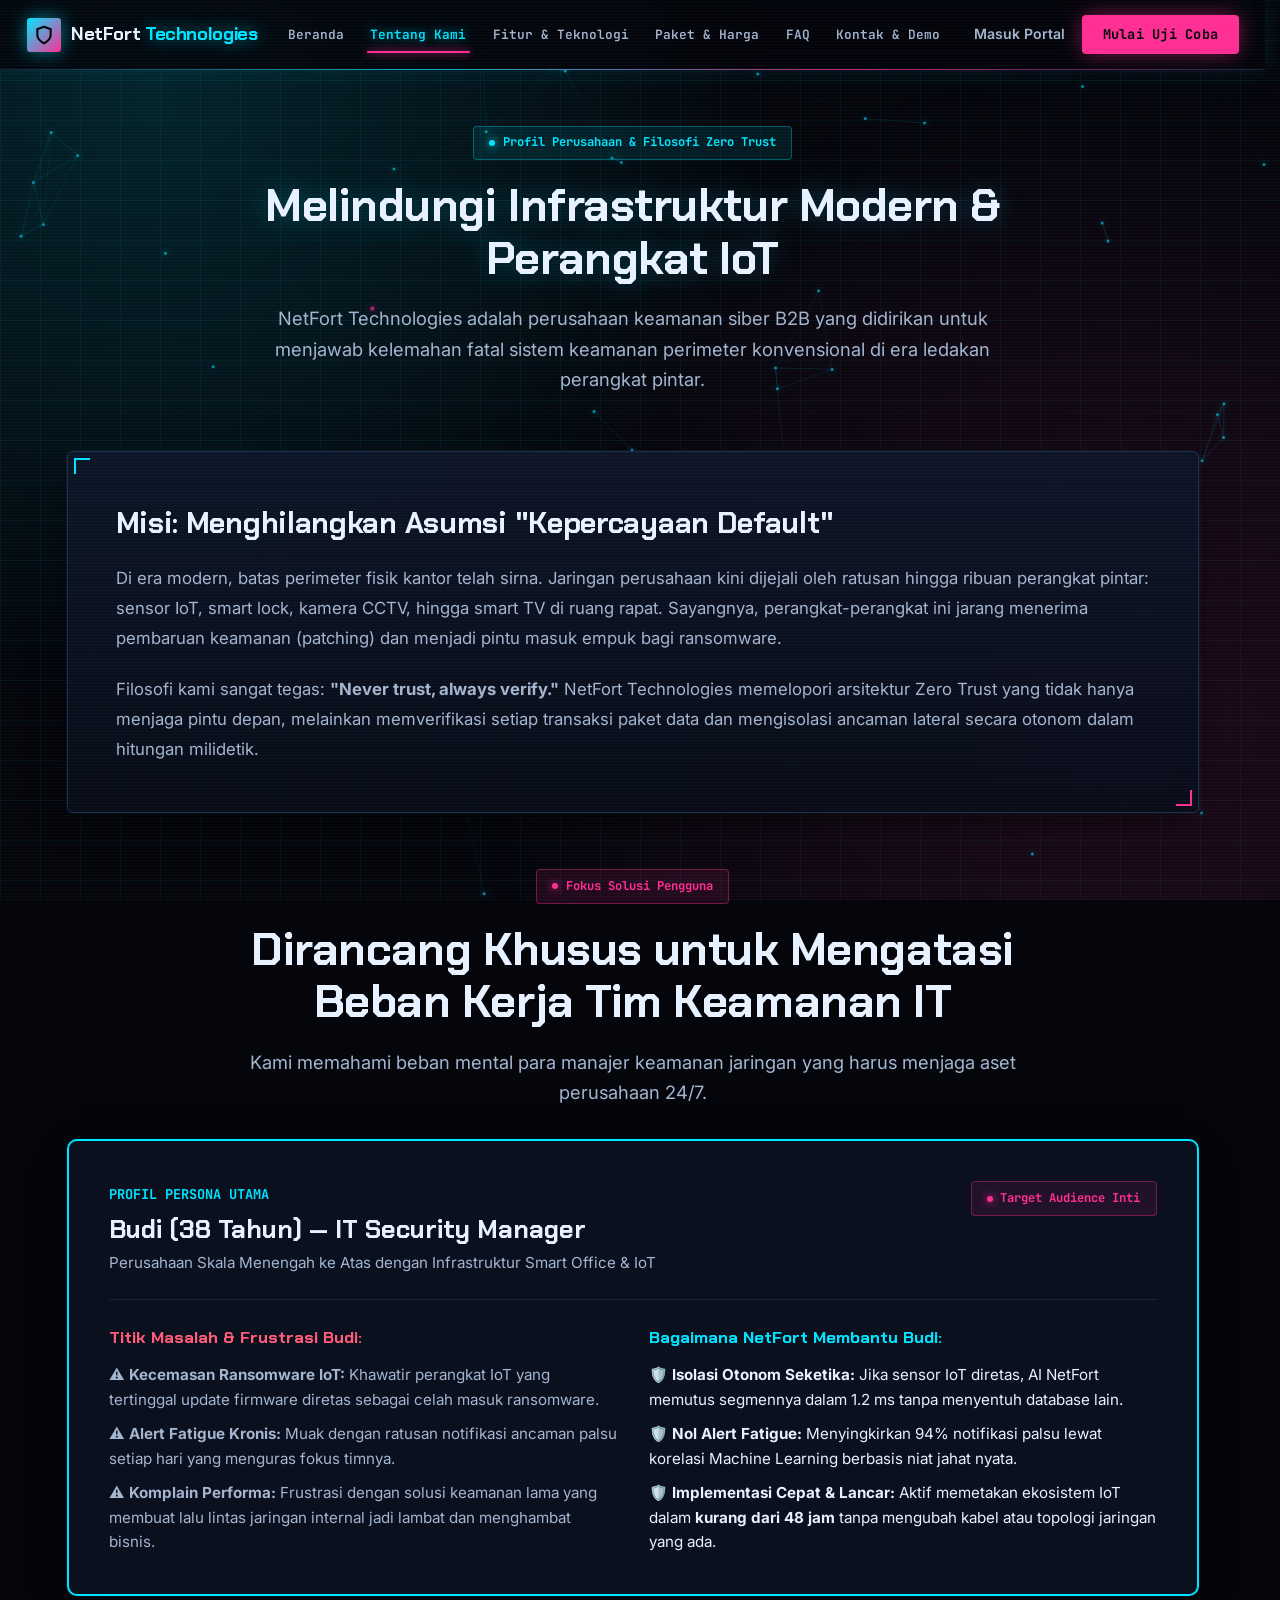
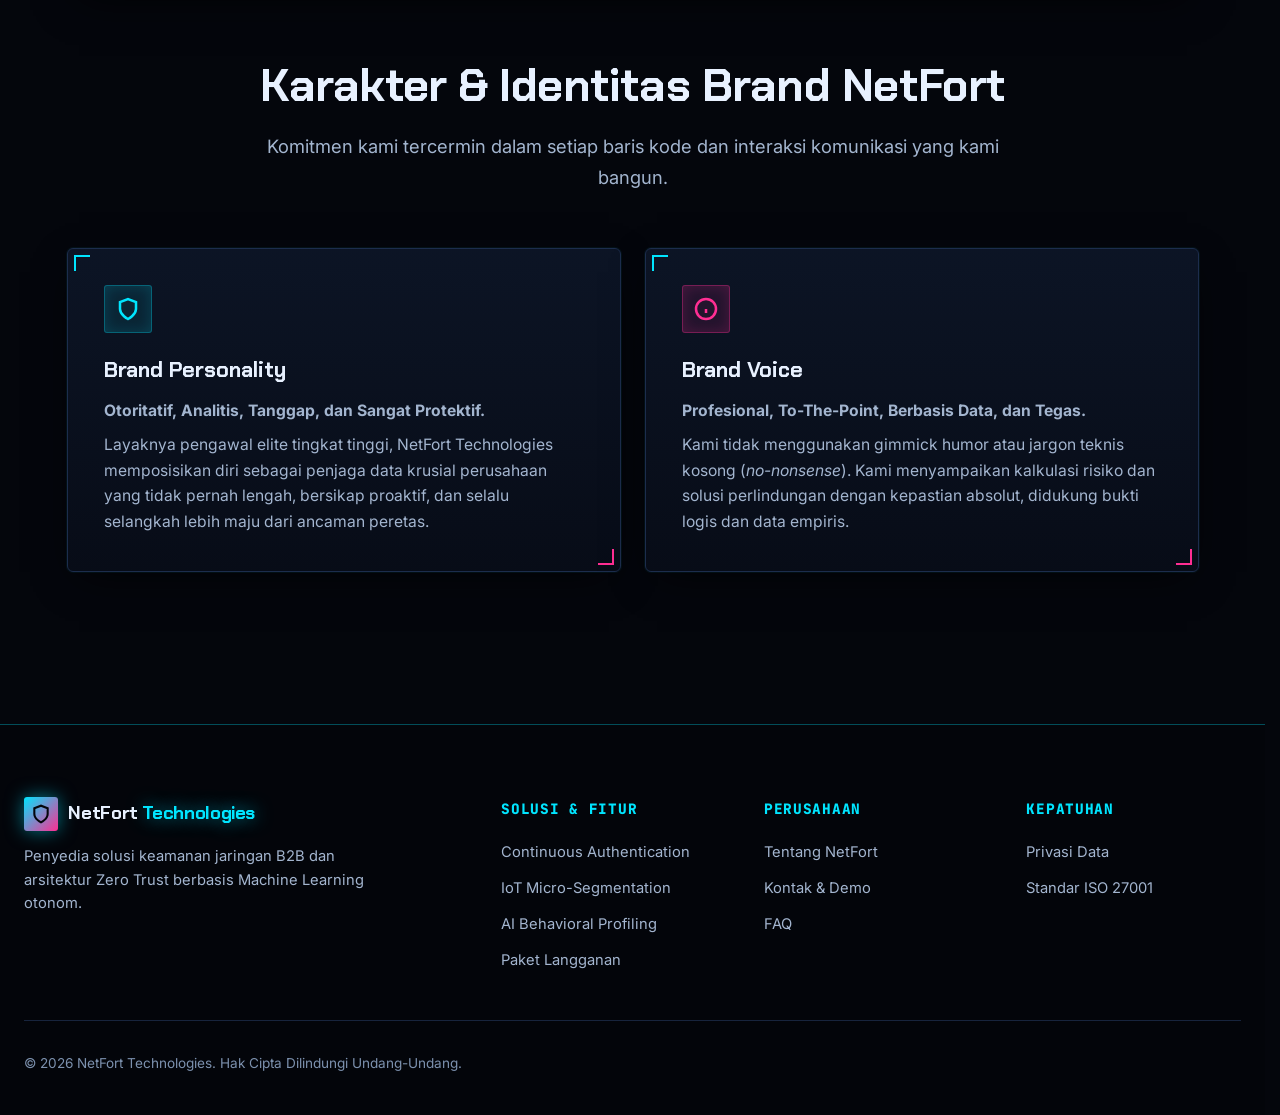
==== about.html @ f34af472 "Add files via upload" ====
<!DOCTYPE html>
<html lang="id">
<head>
  <meta charset="UTF-8" />
  <meta name="viewport" content="width=device-width, initial-scale=1.0" />
  <title>Tentang Kami — NetFort Technologies</title>
  <meta name="description" content="Profil NetFort Technologies: Pionir arsitektur Zero Trust B2B untuk perlindungan infrastruktur jaringan modern dan ekosistem IoT.">
  <link rel="stylesheet" href="styles.css" />
  <script src="cyber.js" defer></script>
</head>
<body>

  <!-- Navbar Presisi Tetap -->
  <header class="site-nav">
    <div class="nav-container">
      <a href="index.html" class="brand-logo">
        <div class="brand-icon">
          <svg width="20" height="20" viewBox="0 0 24 24" fill="none" stroke="currentColor" stroke-width="2.5"><path d="M12 22s8-4 8-10V5l-8-3-8 3v7c0 6 8 10 8 10z"/></svg>
        </div>
        <span>NetFort <span class="highlight-sky">Technologies</span></span>
      </a>

      <ul class="nav-links">
        <li><a href="index.html">Beranda</a></li>
        <li><a href="about.html" class="active">Tentang Kami</a></li>
        <li><a href="features.html">Fitur & Teknologi</a></li>
        <li><a href="pricing.html">Paket & Harga</a></li>
        <li><a href="faq.html">FAQ</a></li>
        <li><a href="contact.html">Kontak & Demo</a></li>
      </ul>

      <div class="nav-actions">
        <a href="portal.html" class="nav-signin-link">Masuk Portal</a>
        <a href="pricing.html" class="btn btn-primary" style="padding: 0.5rem 1.2rem; font-size: 0.85rem;">Mulai Uji Coba</a>
      </div>
    </div>
  </header>

  <main class="main-wrapper">
    <!-- Header Bagian -->
    <div class="section-header">
      <div class="pill-badge">Profil Perusahaan & Filosofi Zero Trust</div>
      <h1>Melindungi Infrastruktur Modern & Perangkat IoT</h1>
      <p>NetFort Technologies adalah perusahaan keamanan siber B2B yang didirikan untuk menjawab kelemahan fatal sistem keamanan perimeter konvensional di era ledakan perangkat pintar.</p>
    </div>

    <!-- Narasi Perusahaan -->
    <div class="bento-card" style="padding: 3rem; margin-bottom: 3.5rem;">
      <h2 style="font-size: 1.85rem; color: var(--text-main); margin-bottom: 1rem;">Misi: Menghilangkan Asumsi "Kepercayaan Default"</h2>
      <p style="font-size: 1.05rem; color: var(--text-muted); line-height: 1.8; margin-bottom: 1.25rem;">
        Di era modern, batas perimeter fisik kantor telah sirna. Jaringan perusahaan kini dijejali oleh ratusan hingga ribuan perangkat pintar: sensor IoT, smart lock, kamera CCTV, hingga smart TV di ruang rapat. Sayangnya, perangkat-perangkat ini jarang menerima pembaruan keamanan (patching) dan menjadi pintu masuk empuk bagi ransomware.
      </p>
      <p style="font-size: 1.05rem; color: var(--text-muted); line-height: 1.8;">
        Filosofi kami sangat tegas: <strong>"Never trust, always verify."</strong> NetFort Technologies memelopori arsitektur Zero Trust yang tidak hanya menjaga pintu depan, melainkan memverifikasi setiap transaksi paket data dan mengisolasi ancaman lateral secara otonom dalam hitungan milidetik.
      </p>
    </div>

    <!-- Customer Persona: Dedikasi untuk Para Pejuang Keamanan IT -->
    <div id="persona" class="section-header" style="margin-bottom: 2rem;">
      <div class="pill-badge pill-badge-pink">Fokus Solusi Pengguna</div>
      <h2>Dirancang Khusus untuk Mengatasi Beban Kerja Tim Keamanan IT</h2>
      <p>Kami memahami beban mental para manajer keamanan jaringan yang harus menjaga aset perusahaan 24/7.</p>
    </div>

    <div style="background:var(--bg-surface); border:2px solid var(--sky-blue); border-radius:var(--radius-lg); padding:2.5rem; margin-bottom:4rem; box-shadow:var(--shadow-card);">
      <div style="display:flex; justify-content:space-between; align-items:flex-start; flex-wrap:wrap; gap:1rem; border-bottom:1px solid var(--border-subtle); padding-bottom:1.5rem; margin-bottom:1.5rem;">
        <div>
          <span style="font-size:0.85rem; font-family:var(--font-mono); color:var(--sky-blue); font-weight:700;">PROFIL PERSONA UTAMA</span>
          <h3 style="font-size:1.6rem; color:var(--text-main); margin-top:0.2rem;">Budi (38 Tahun) — IT Security Manager</h3>
          <p style="color:var(--text-muted); font-size:0.95rem;">Perusahaan Skala Menengah ke Atas dengan Infrastruktur Smart Office & IoT</p>
        </div>
        <span class="pill-badge" style="background:var(--pink-subtle); color:var(--hot-pink); border-color:var(--pink-border);">
          Target Audience Inti
        </span>
      </div>

      <div style="display:grid; grid-template-columns: 1fr 1fr; gap: 2rem;">
        <div>
          <h4 style="color:#ff5c7a; font-size:1.05rem; margin-bottom:0.75rem;">Titik Masalah & Frustrasi Budi:</h4>
          <ul style="list-style:none; display:flex; flex-direction:column; gap:0.65rem; font-size:0.95rem; color:var(--text-muted);">
            <li>⚠️ <strong>Kecemasan Ransomware IoT:</strong> Khawatir perangkat IoT yang tertinggal update firmware diretas sebagai celah masuk ransomware.</li>
            <li>⚠️ <strong>Alert Fatigue Kronis:</strong> Muak dengan ratusan notifikasi ancaman palsu setiap hari yang menguras fokus timnya.</li>
            <li>⚠️ <strong>Komplain Performa:</strong> Frustrasi dengan solusi keamanan lama yang membuat lalu lintas jaringan internal jadi lambat dan menghambat bisnis.</li>
          </ul>
        </div>

        <div>
          <h4 style="color:var(--sky-blue); font-size:1.05rem; margin-bottom:0.75rem;">Bagaimana NetFort Membantu Budi:</h4>
          <ul style="list-style:none; display:flex; flex-direction:column; gap:0.65rem; font-size:0.95rem; color:var(--text-main);">
            <li>🛡️ <strong>Isolasi Otonom Seketika:</strong> Jika sensor IoT diretas, AI NetFort memutus segmennya dalam 1.2 ms tanpa menyentuh database lain.</li>
            <li>🛡️ <strong>Nol Alert Fatigue:</strong> Menyingkirkan 94% notifikasi palsu lewat korelasi Machine Learning berbasis niat jahat nyata.</li>
            <li>🛡️ <strong>Implementasi Cepat & Lancar:</strong> Aktif memetakan ekosistem IoT dalam <strong>kurang dari 48 jam</strong> tanpa mengubah kabel atau topologi jaringan yang ada.</li>
          </ul>
        </div>
      </div>
    </div>

    <!-- Karakter & Suara Brand (Brand Personality & Voice) -->
    <div class="section-header" style="margin-bottom: 2rem;">
      <h2>Karakter & Identitas Brand NetFort</h2>
      <p>Komitmen kami tercermin dalam setiap baris kode dan interaksi komunikasi yang kami bangun.</p>
    </div>

    <div class="bento-grid">
      <div class="bento-card bento-col-6">
        <div class="bento-icon-box">
          <svg width="24" height="24" viewBox="0 0 24 24" fill="none" stroke="currentColor" stroke-width="2.5"><path d="M12 22s8-4 8-10V5l-8-3-8 3v7c0 6 8 10 8 10z"/></svg>
        </div>
        <h3>Brand Personality</h3>
        <p style="margin-bottom:0.5rem;"><strong>Otoritatif, Analitis, Tanggap, dan Sangat Protektif.</strong></p>
        <p>Layaknya pengawal elite tingkat tinggi, NetFort Technologies memposisikan diri sebagai penjaga data krusial perusahaan yang tidak pernah lengah, bersikap proaktif, dan selalu selangkah lebih maju dari ancaman peretas.</p>
      </div>

      <div class="bento-card bento-col-6">
        <div class="bento-icon-box pink">
          <svg width="24" height="24" viewBox="0 0 24 24" fill="none" stroke="currentColor" stroke-width="2.5"><circle cx="12" cy="12" r="10"/><line x1="12" y1="16" x2="12" y2="12"/><line x1="12" y1="8" x2="12.01" y2="8"/></svg>
        </div>
        <h3>Brand Voice</h3>
        <p style="margin-bottom:0.5rem;"><strong>Profesional, To-The-Point, Berbasis Data, dan Tegas.</strong></p>
        <p>Kami tidak menggunakan gimmick humor atau jargon teknis kosong (<em>no-nonsense</em>). Kami menyampaikan kalkulasi risiko dan solusi perlindungan dengan kepastian absolut, didukung bukti logis dan data empiris.</p>
      </div>
    </div>
  </main>

  <!-- Footer Resmi -->
  <footer class="site-footer">
    <div class="footer-inner">
      <div class="footer-brand">
        <a href="index.html" class="brand-logo">
          <div class="brand-icon">
            <svg width="20" height="20" viewBox="0 0 24 24" fill="none" stroke="currentColor" stroke-width="2.5"><path d="M12 22s8-4 8-10V5l-8-3-8 3v7c0 6 8 10 8 10z"/></svg>
          </div>
          <span>NetFort <span class="highlight-sky">Technologies</span></span>
        </a>
        <p>Penyedia solusi keamanan jaringan B2B dan arsitektur Zero Trust berbasis Machine Learning otonom.</p>
      </div>

      <div class="footer-col">
        <h5>Solusi & Fitur</h5>
        <ul>
          <li><a href="features.html">Continuous Authentication</a></li>
          <li><a href="features.html">IoT Micro-Segmentation</a></li>
          <li><a href="features.html">AI Behavioral Profiling</a></li>
          <li><a href="pricing.html">Paket Langganan</a></li>
        </ul>
      </div>

      <div class="footer-col">
        <h5>Perusahaan</h5>
        <ul>
          <li><a href="about.html">Tentang NetFort</a></li>
          <li><a href="contact.html">Kontak & Demo</a></li>
          <li><a href="faq.html">FAQ</a></li>
        </ul>
      </div>

      <div class="footer-col">
        <h5>Kepatuhan</h5>
        <ul>
          <li><a href="#">Privasi Data</a></li>
          <li><a href="#">Standar ISO 27001</a></li>
        </ul>
      </div>
    </div>

    <div class="footer-bottom">
      <div>&copy; 2026 NetFort Technologies. Hak Cipta Dilindungi Undang-Undang.</div>
    </div>
  </footer>

</body>
</html>
---- styles.css ----
@import url("https://fonts.googleapis.com/css2?family=Chakra+Petch:wght@500;600;700&family=Inter:wght@400;500;600;700;800&family=JetBrains+Mono:wght@400;600;700&display=swap");
/* ==========================================================================
   NetFort Technologies — Light Mode Precision Design System
   Palet Resmi: Sky Blue (#0593C6), White (#FCFFFF), Hot Pink (#D83995)
   Gaya: Modern B2B Tactile, High-Tech Editorial, Crisp & Clean
   ========================================================================== */

:root {
  --bg-canvas: #fcffff;
  --bg-surface: #ffffff;
  --bg-subtle: #f0f9fc;
  --bg-card: #ffffff;
  
  --text-main: #0c1524;
  --text-muted: #475569;
  --text-dim: #64748b;

  /* Palet Warna Resmi User */
  --sky-blue: #0593c6;
  --sky-blue-hover: #037ba6;
  --sky-subtle: rgba(5, 147, 198, 0.08);
  --sky-border: rgba(5, 147, 198, 0.2);

  --hot-pink: #d83995;
  --hot-pink-hover: #b82b7b;
  --pink-subtle: rgba(216, 57, 149, 0.08);
  --pink-border: rgba(216, 57, 149, 0.25);

  --pure-white: #ffffff;
  --canvas-white: #fcffff;

  --border-subtle: #e2e8f0;
  --border-card: #e5edf5;
  --border-focus: #0593c6;

  --shadow-sm: 0 1px 3px rgba(12, 21, 36, 0.04);
  --shadow-card: 0 10px 30px -5px rgba(5, 147, 198, 0.08), 0 2px 8px -2px rgba(12, 21, 36, 0.04);
  --shadow-hover: 0 20px 40px -10px rgba(5, 147, 198, 0.16), 0 4px 12px -2px rgba(12, 21, 36, 0.06);
  --shadow-pink: 0 8px 24px -4px rgba(216, 57, 149, 0.35);

  --radius-sm: 8px;
  --radius-md: 14px;
  --radius-lg: 22px;
  --radius-full: 9999px;

  --font-family: -apple-system, BlinkMacSystemFont, "SF Pro Display", "Inter", "Segoe UI", Roboto, Helvetica, Arial, sans-serif;
  --font-mono: ui-monospace, SFMono-Regular, "JetBrains Mono", Menlo, Consolas, monospace;
}

/* Stabilitas Scrollbar untuk mencegah pergeseran layout */
html {
  scrollbar-gutter: stable;
  scroll-behavior: smooth;
}

* {
  box-sizing: border-box;
  margin: 0;
  padding: 0;
}

body {
  font-family: var(--font-family);
  background-color: var(--bg-canvas);
  color: var(--text-main);
  line-height: 1.6;
  overflow-x: hidden;
  -webkit-font-smoothing: antialiased;
}

/* Pola Grid Halus Light Mode Berkarakter Brand */
body::before {
  content: "";
  position: fixed;
  top: 0; left: 0; width: 100%; height: 100%;
  background-image: 
    radial-gradient(circle at 10% 15%, rgba(5, 147, 198, 0.07) 0%, transparent 45%),
    radial-gradient(circle at 90% 75%, rgba(216, 57, 149, 0.05) 0%, transparent 50%),
    linear-gradient(rgba(5, 147, 198, 0.04) 1px, transparent 1px),
    linear-gradient(90deg, rgba(5, 147, 198, 0.04) 1px, transparent 1px);
  background-size: 100% 100%, 100% 100%, 36px 36px, 36px 36px;
  pointer-events: none;
  z-index: -1;
}

/* ================= 100% NAVBAR TERKUNCI & ANTI-LAYOUT SHIFT ================= */
.site-nav {
  position: sticky;
  top: 0;
  z-index: 1000;
  background: rgba(252, 255, 255, 0.96);
  backdrop-filter: blur(20px);
  -webkit-backdrop-filter: blur(20px);
  border-bottom: 1px solid var(--border-subtle);
  height: 70px;
  min-height: 70px;
  max-height: 70px;
  display: flex;
  align-items: center;
  box-sizing: border-box;
  white-space: nowrap !important;
}

.nav-container {
  width: 100%;
  max-width: 1260px;
  margin: 0 auto;
  padding: 0 1.5rem;
  display: flex;
  justify-content: space-between;
  align-items: center;
  gap: 1.25rem;
  height: 100%;
  box-sizing: border-box;
  white-space: nowrap !important;
}

.brand-logo {
  display: inline-flex;
  align-items: center;
  gap: 0.65rem;
  text-decoration: none;
  font-weight: 800;
  font-size: 1.15rem;
  color: var(--text-main);
  letter-spacing: -0.02em;
  white-space: nowrap !important;
  flex-shrink: 0;
}

.brand-icon {
  width: 34px;
  height: 34px;
  background: linear-gradient(135deg, var(--sky-blue), var(--hot-pink));
  border-radius: var(--radius-sm);
  display: flex;
  align-items: center;
  justify-content: center;
  color: #ffffff;
  box-shadow: 0 4px 12px rgba(5, 147, 198, 0.25);
  flex-shrink: 0;
}

.nav-links {
  display: flex;
  align-items: center;
  justify-content: center;
  gap: 1.25rem;
  list-style: none;
  flex: 1 1 auto;
  margin: 0;
  padding: 0;
  white-space: nowrap !important;
}

.nav-links li {
  white-space: nowrap !important;
  flex-shrink: 0 !important;
  display: flex;
  align-items: center;
  margin: 0;
  padding: 0;
}

/* Font weight dibuat 600 SAMA PERSIS antara aktif dan non-aktif */
.nav-links a {
  text-decoration: none;
  color: var(--text-muted);
  font-size: 0.88rem;
  font-weight: 600 !important;
  transition: color 0.15s ease;
  padding: 0.45rem 0.2rem;
  white-space: nowrap !important;
  position: relative;
  display: inline-block;
  line-height: 1.2;
}

/* Indikator aktif pseudo-element absolut agar TIDAK mengubah layout */
.nav-links a::after {
  content: "";
  position: absolute;
  bottom: -4px;
  left: 0;
  width: 0;
  height: 2.5px;
  background: var(--hot-pink);
  border-radius: 2px;
  transition: width 0.2s ease;
}

.nav-links a:hover {
  color: var(--sky-blue);
}

.nav-links a.active {
  color: var(--sky-blue);
  font-weight: 600 !important;
}

.nav-links a.active::after,
.nav-links a:hover::after {
  width: 100%;
}

.nav-actions {
  display: inline-flex;
  align-items: center;
  justify-content: flex-end;
  gap: 0.9rem;
  white-space: nowrap !important;
  flex-shrink: 0;
}

.nav-signin-link {
  color: var(--text-muted);
  text-decoration: none;
  font-size: 0.88rem;
  font-weight: 600 !important;
  transition: color 0.15s;
  padding: 0.4rem 0.2rem;
  white-space: nowrap !important;
}

.nav-signin-link:hover,
.nav-signin-link.active {
  color: var(--sky-blue);
}

/* ================= Tombol & Badge Interaktif ================= */
.btn {
  display: inline-flex;
  align-items: center;
  justify-content: center;
  gap: 0.5rem;
  padding: 0.7rem 1.45rem;
  border-radius: var(--radius-full);
  font-size: 0.92rem;
  font-weight: 700;
  text-decoration: none;
  cursor: pointer;
  transition: all 0.2s cubic-bezier(0.16, 1, 0.3, 1);
  border: 1px solid transparent;
  white-space: nowrap;
}

.btn-primary {
  background: var(--hot-pink);
  color: #ffffff;
  box-shadow: var(--shadow-pink);
}

.btn-primary:hover {
  background: var(--hot-pink-hover);
  transform: translateY(-2px);
  box-shadow: 0 10px 28px -4px rgba(216, 57, 149, 0.45);
}

.btn-sky {
  background: var(--sky-blue);
  color: #ffffff;
  box-shadow: 0 6px 20px -3px rgba(5, 147, 198, 0.35);
}

.btn-sky:hover {
  background: var(--sky-blue-hover);
  transform: translateY(-2px);
}

.btn-outline {
  background: #ffffff;
  color: var(--text-main);
  border-color: var(--border-subtle);
  box-shadow: var(--shadow-sm);
}

.btn-outline:hover {
  background: var(--bg-subtle);
  border-color: var(--sky-blue);
  color: var(--sky-blue);
}

.pill-badge {
  display: inline-flex;
  align-items: center;
  gap: 0.45rem;
  padding: 0.4rem 0.95rem;
  border-radius: var(--radius-full);
  font-size: 0.825rem;
  font-weight: 700;
  background: var(--sky-subtle);
  color: var(--sky-blue);
  border: 1px solid var(--sky-border);
  margin-bottom: 1.25rem;
}

.pill-badge-pink {
  background: var(--pink-subtle);
  color: var(--hot-pink);
  border-color: var(--pink-border);
}

/* ================= Penguatan Brand Identity: Hero Architecture Showcase ================= */
.brand-hero-graphic {
  background: linear-gradient(135deg, rgba(255, 255, 255, 0.9), rgba(240, 249, 252, 0.8));
  border: 2px solid var(--sky-border);
  border-radius: var(--radius-lg);
  padding: 2.25rem;
  margin: 3.5rem auto 1.5rem;
  box-shadow: 0 20px 50px -10px rgba(5, 147, 198, 0.15);
  position: relative;
  overflow: hidden;
}

.brand-hero-graphic::before {
  content: "";
  position: absolute;
  top: 0; left: 0; right: 0; height: 3px;
  background: linear-gradient(90deg, var(--sky-blue), var(--hot-pink));
}

.trust-badges-strip {
  display: flex;
  justify-content: center;
  align-items: center;
  gap: 2.5rem;
  flex-wrap: wrap;
  padding: 1.5rem 0 3.5rem;
  border-bottom: 1px solid var(--border-subtle);
  margin-bottom: 4rem;
}

.trust-badge-item {
  display: flex;
  align-items: center;
  gap: 0.5rem;
  font-size: 0.85rem;
  font-weight: 700;
  color: var(--text-muted);
}

.trust-badge-item svg {
  color: var(--sky-blue);
}

/* ================= Kontainer & Tipografi ================= */
.main-wrapper {
  max-width: 1180px;
  margin: 0 auto;
  padding: 3.5rem 1.5rem 6rem;
}

.section-header {
  text-align: center;
  max-width: 800px;
  margin: 0 auto 3.5rem;
}

.section-header h1,
.section-header h2 {
  font-size: 2.85rem;
  font-weight: 800;
  letter-spacing: -0.03em;
  color: var(--text-main);
  line-height: 1.15;
  margin-bottom: 1.15rem;
}

.section-header p {
  font-size: 1.15rem;
  color: var(--text-muted);
  line-height: 1.65;
}

.highlight-sky {
  color: var(--sky-blue);
}

.highlight-pink {
  color: var(--hot-pink);
}

/* ================= Hero Box ================= */
.hero-box {
  text-align: center;
  padding: 3.5rem 1rem 2rem;
  max-width: 920px;
  margin: 0 auto;
}

.hero-box h1 {
  font-size: 3.9rem;
  font-weight: 900;
  letter-spacing: -0.04em;
  line-height: 1.12;
  margin-bottom: 1.5rem;
  color: var(--text-main);
}

.hero-box p {
  font-size: 1.25rem;
  color: var(--text-muted);
  max-width: 740px;
  margin: 0 auto 2.5rem;
  line-height: 1.65;
}

.hero-actions {
  display: flex;
  justify-content: center;
  gap: 1rem;
  flex-wrap: wrap;
}

/* ================= Kartu & Bento Grid Light Mode ================= */
.bento-grid {
  display: grid;
  grid-template-columns: repeat(12, 1fr);
  gap: 1.5rem;
  margin: 3.5rem 0;
}

.bento-card {
  background: var(--bg-surface);
  border: 1px solid var(--border-card);
  border-radius: var(--radius-md);
  padding: 2.25rem;
  box-shadow: var(--shadow-card);
  transition: all 0.25s cubic-bezier(0.16, 1, 0.3, 1);
  position: relative;
  overflow: hidden;
}

.bento-card:hover {
  border-color: var(--sky-blue);
  box-shadow: var(--shadow-hover);
  transform: translateY(-3px);
}

.bento-card.card-highlighted {
  border: 2px solid var(--hot-pink) !important;
  box-shadow: 0 12px 36px -4px rgba(216, 57, 149, 0.18) !important;
}

.bento-col-4 { grid-column: span 4; }
.bento-col-6 { grid-column: span 6; }
.bento-col-8 { grid-column: span 8; }
.bento-col-12 { grid-column: span 12; }

.bento-card h3 {
  font-size: 1.35rem;
  font-weight: 800;
  margin-bottom: 0.65rem;
  color: var(--text-main);
}

.bento-card p {
  color: var(--text-muted);
  font-size: 0.98rem;
  line-height: 1.65;
}

.bento-icon-box {
  width: 48px;
  height: 48px;
  border-radius: var(--radius-sm);
  background: var(--sky-subtle);
  color: var(--sky-blue);
  display: flex;
  align-items: center;
  justify-content: center;
  margin-bottom: 1.25rem;
}

.bento-icon-box.pink {
  background: var(--pink-subtle);
  color: var(--hot-pink);
}

/* ================= Simulasi Serangan Sensor IoT Otonom ================= */
.simulator-box {
  background: var(--bg-surface);
  border: 1px solid var(--border-card);
  border-radius: var(--radius-lg);
  padding: 2.5rem;
  margin: 4rem 0;
  box-shadow: var(--shadow-card);
}

.sim-nav {
  display: flex;
  gap: 0.75rem;
  border-bottom: 1px solid var(--border-subtle);
  padding-bottom: 1.25rem;
  margin-bottom: 1.75rem;
  flex-wrap: wrap;
}

.sim-tab-btn {
  background: var(--bg-canvas);
  border: 1px solid var(--border-subtle);
  color: var(--text-muted);
  padding: 0.55rem 1.15rem;
  border-radius: var(--radius-full);
  font-size: 0.88rem;
  font-weight: 600;
  cursor: pointer;
  transition: all 0.15s ease;
}

.sim-tab-btn:hover {
  color: var(--sky-blue);
  border-color: var(--sky-blue);
}

.sim-tab-btn.active {
  background: var(--sky-blue);
  color: #ffffff;
  border-color: var(--sky-blue);
  box-shadow: 0 4px 12px rgba(5, 147, 198, 0.25);
}

.sim-layout {
  display: grid;
  grid-template-columns: 1fr 1.35fr;
  gap: 1.75rem;
}

.sim-status-card {
  background: var(--bg-canvas);
  border: 1px solid var(--border-subtle);
  border-radius: var(--radius-md);
  padding: 1.75rem;
  display: flex;
  flex-direction: column;
  justify-content: space-between;
}

.terminal-view {
  background: #0b1320;
  border: 1px solid #1e293b;
  border-radius: var(--radius-md);
  padding: 1.25rem;
  font-family: var(--font-mono);
  font-size: 0.85rem;
  height: 280px;
  overflow-y: auto;
  color: #e2e8f0;
  display: flex;
  flex-direction: column;
  gap: 0.45rem;
  box-shadow: inset 0 2px 8px rgba(0,0,0,0.4);
}

/* ================= Slider Kapasitas: Header Terkunci & Geometri Presisi ================= */
.slider-card {
  background: var(--bg-surface);
  border: 1px solid var(--border-card);
  border-radius: var(--radius-lg);
  padding: 3rem 2.5rem;
  margin: 3.5rem 0;
  box-shadow: var(--shadow-card);
  position: relative;
  overflow: hidden;
}

.slider-card::before {
  content: "";
  position: absolute;
  top: 0;
  left: 0;
  right: 0;
  height: 4px;
  background: linear-gradient(90deg, var(--sky-blue), var(--hot-pink));
}

.slider-header-grid {
  display: flex;
  justify-content: space-between;
  align-items: center;
  flex-wrap: wrap;
  gap: 1.5rem;
  border-bottom: 1px solid var(--border-subtle);
  padding-bottom: 1.75rem;
  margin-bottom: 2rem;
}

.slider-header-info {
  flex: 1;
  min-width: 280px;
}

.slider-toggle-wrap {
  margin-top: 0.85rem;
}

.billing-pill-btn {
  display: inline-flex;
  align-items: center;
  gap: 0.65rem;
  background: #ffffff;
  border: 1px solid var(--border-subtle);
  padding: 0.45rem 1rem;
  border-radius: var(--radius-full);
  font-size: 0.85rem;
  font-weight: 600;
  cursor: pointer;
  transition: all 0.2s cubic-bezier(0.16, 1, 0.3, 1);
  color: var(--text-main);
  box-shadow: var(--shadow-sm);
}

.billing-pill-btn:hover {
  border-color: var(--sky-blue);
  background: var(--bg-subtle);
  transform: translateY(-1px);
}

.discount-badge {
  background: rgba(216, 57, 149, 0.1);
  color: var(--hot-pink);
  padding: 0.15rem 0.6rem;
  border-radius: var(--radius-full);
  font-size: 0.75rem;
  font-weight: 800;
  letter-spacing: 0.02em;
}

/* Kotak Kartu Harga Tetap (Fixed Geometry Card — Anti Geser Sisi Kanan) */
.slider-fixed-price-card {
  width: 320px;
  background: #f8fafc;
  border: 1.5px solid var(--sky-border);
  border-radius: var(--radius-md);
  padding: 1.15rem 1.4rem;
  text-align: right;
  flex-shrink: 0;
  box-shadow: 0 4px 14px rgba(5, 147, 198, 0.06);
  transition: all 0.25s ease;
  box-sizing: border-box;
}

.slider-fixed-price-card:hover {
  border-color: var(--sky-blue);
  box-shadow: 0 6px 20px rgba(5, 147, 198, 0.12);
}

.price-tier-meta {
  display: flex;
  justify-content: space-between;
  align-items: center;
  margin-bottom: 0.4rem;
}

.tier-chip {
  font-size: 0.72rem;
  font-weight: 800;
  font-family: var(--font-mono);
  color: var(--sky-blue);
  background: rgba(5, 147, 198, 0.1);
  padding: 0.2rem 0.55rem;
  border-radius: 4px;
  letter-spacing: 0.05em;
  text-transform: uppercase;
}

.sla-chip {
  font-size: 0.75rem;
  font-weight: 700;
  font-family: var(--font-mono);
  color: var(--text-dim);
}

.price-value-container {
  font-size: 2rem;
  font-weight: 900;
  color: var(--text-main);
  font-family: var(--font-mono);
  line-height: 1.1;
  white-space: nowrap;
}

.price-value-container .price-period {
  font-size: 0.85rem;
  color: var(--text-dim);
  font-weight: 500;
  margin-left: 0.25rem;
}

.price-label-desc {
  font-size: 0.825rem;
  color: var(--hot-pink);
  font-weight: 700;
  margin-top: 0.35rem;
  white-space: nowrap;
  overflow: hidden;
  text-overflow: ellipsis;
}

/* Fallback kompatibilitas jika masih ada class lama */
.slider-header-flex {
  display: flex;
  justify-content: space-between;
  align-items: center;
  flex-wrap: wrap;
  gap: 1.5rem;
  border-bottom: 1px solid var(--border-subtle);
  padding-bottom: 1.75rem;
  margin-bottom: 2rem;
}

.slider-controls-right {
  display: flex;
  align-items: center;
  justify-content: flex-end;
  gap: 1.5rem;
  flex-shrink: 0;
}

.slider-price-block {
  width: 320px;
  text-align: right;
  flex-shrink: 0;
}

.slider-wrapper-3 {
  margin: 2.5rem 0 1.5rem;
  position: relative;
}

.step-range-input-3 {
  -webkit-appearance: none;
  appearance: none;
  width: 100%;
  height: 10px;
  background: #e2e8f0;
  border-radius: var(--radius-full);
  outline: none;
  cursor: pointer;
  margin-bottom: 1.25rem;
  display: block;
}

.step-range-input-3::-webkit-slider-thumb {
  -webkit-appearance: none;
  appearance: none;
  width: 28px;
  height: 28px;
  border-radius: 50%;
  background: var(--hot-pink);
  border: 3px solid #ffffff;
  box-shadow: 0 4px 14px rgba(216, 57, 149, 0.45);
  cursor: pointer;
  transition: transform 0.15s ease;
}

.step-range-input-3::-webkit-slider-thumb:hover {
  transform: scale(1.15);
}

.slider-3-labels {
  display: flex;
  justify-content: space-between;
  align-items: flex-start;
  margin-top: 0.75rem;
  width: 100%;
}

.slider-3-item {
  cursor: pointer;
  padding: 0.5rem 0.5rem;
  border-radius: var(--radius-sm);
  transition: all 0.2s ease;
  user-select: none;
}

.slider-3-item:hover {
  background: var(--sky-subtle);
}

.slider-3-item.align-left {
  text-align: left;
  padding-left: 0;
  flex: 1;
}

.slider-3-item.align-center {
  text-align: center;
  flex: 1;
}

.slider-3-item.align-right {
  text-align: right;
  padding-right: 0;
  flex: 1;
}

.slider-3-item.active .step-title-3 {
  color: var(--text-main);
  font-weight: 800;
}

.slider-3-item.active .step-sub-3 {
  color: var(--hot-pink);
  font-weight: 700;
}

.step-title-3 {
  font-size: 1.05rem;
  font-weight: 600;
  color: var(--text-muted);
  display: block;
}

.step-sub-3 {
  font-size: 0.85rem;
  color: var(--text-dim);
  display: block;
  margin-top: 0.2rem;
}

.capacity-track {
  background: #e2e8f0;
  height: 8px;
  border-radius: var(--radius-full);
  overflow: hidden;
  margin: 1.5rem 0 0.5rem;
}

.capacity-bar {
  height: 100%;
  background: linear-gradient(90deg, var(--sky-blue), var(--hot-pink));
  border-radius: var(--radius-full);
  transition: width 0.25s ease;
}

/* ================= Footer ================= */
.site-footer {
  background: #ffffff;
  border-top: 1px solid var(--border-subtle);
  padding: 4.5rem 1.5rem 2.5rem;
}

.footer-inner {
  max-width: 1260px;
  margin: 0 auto;
  display: grid;
  grid-template-columns: 2fr 1fr 1fr 1fr;
  gap: 3rem;
  padding-bottom: 3rem;
  border-bottom: 1px solid var(--border-subtle);
}

.footer-brand p {
  color: var(--text-muted);
  font-size: 0.92rem;
  margin-top: 0.85rem;
  max-width: 340px;
}

.footer-col h5 {
  font-size: 0.9rem;
  font-weight: 800;
  color: var(--text-main);
  text-transform: uppercase;
  letter-spacing: 0.05em;
  margin-bottom: 1.15rem;
}

.footer-col ul {
  list-style: none;
  display: flex;
  flex-direction: column;
  gap: 0.65rem;
}

.footer-col a {
  text-decoration: none;
  color: var(--text-muted);
  font-size: 0.92rem;
  transition: color 0.15s;
}

.footer-col a:hover {
  color: var(--sky-blue);
}

.footer-bottom {
  max-width: 1260px;
  margin: 2rem auto 0;
  display: flex;
  justify-content: space-between;
  align-items: center;
  font-size: 0.85rem;
  color: var(--text-dim);
  flex-wrap: wrap;
  gap: 1rem;
}

/* ================= Responsif & Anti Layout Shift ================= */
@media (max-width: 1180px) {
  .nav-container {
    padding: 0 1rem;
    gap: 0.75rem;
  }
  .nav-links {
    gap: 0.85rem;
  }
  .nav-links a {
    font-size: 0.83rem;
    padding: 0.4rem 0.15rem;
  }
  .brand-logo {
    font-size: 1.05rem;
  }
  .nav-actions {
    gap: 0.6rem;
  }
}

@media (max-width: 1024px) {
  .nav-links {
    gap: 0.65rem;
  }
  .nav-links a {
    font-size: 0.8rem;
  }
}

@media (max-width: 960px) {
  .nav-links {
    display: none;
  }
  .bento-col-4, .bento-col-6, .bento-col-8 {
    grid-column: span 12;
  }
  .sim-layout {
    grid-template-columns: 1fr;
  }
  .footer-inner {
    grid-template-columns: 1fr 1fr;
  }
  .slider-fixed-price-card {
    width: 100%;
    text-align: left;
  }
}

/* ================= NetFort High-Tech Brand Identity Components ================= */
/* 1. Bar Kompatibilitas & Kepatuhan Enterprise */
.trust-bar {
  display: flex;
  align-items: center;
  justify-content: space-between;
  flex-wrap: wrap;
  gap: 1.25rem;
  padding: 1.25rem 2rem;
  background: rgba(255, 255, 255, 0.85);
  backdrop-filter: blur(8px);
  border: 1px solid var(--border-subtle);
  border-radius: var(--radius-md);
  margin: 1.5rem 0 3.5rem;
  box-shadow: 0 2px 10px rgba(5, 147, 198, 0.04);
}

.trust-item {
  display: inline-flex;
  align-items: center;
  gap: 0.65rem;
  font-size: 0.825rem;
  font-weight: 700;
  color: var(--text-dim);
  font-family: var(--font-mono);
  letter-spacing: 0.02em;
  transition: color 0.2s;
}

.trust-item:hover {
  color: var(--sky-blue);
}

.trust-icon {
  width: 22px;
  height: 22px;
  display: flex;
  align-items: center;
  justify-content: center;
  color: var(--sky-blue);
}

/* 2. Hero Interactive Cyber Architecture Console */
.hero-cyber-console {
  background: #ffffff;
  border: 1.5px solid var(--border-card);
  border-radius: var(--radius-lg);
  box-shadow: 0 16px 40px -10px rgba(5, 147, 198, 0.12), 0 4px 12px rgba(12, 21, 36, 0.04);
  margin-top: 2.75rem;
  overflow: hidden;
  position: relative;
}

.console-topbar {
  background: #f8fafc;
  border-bottom: 1px solid var(--border-subtle);
  padding: 0.85rem 1.5rem;
  display: flex;
  justify-content: space-between;
  align-items: center;
  font-family: var(--font-mono);
  font-size: 0.825rem;
}

.console-dots {
  display: flex;
  gap: 6px;
}

.console-dot {
  width: 10px;
  height: 10px;
  border-radius: 50%;
}

.dot-red { background: #ef4444; }
.dot-yellow { background: #f59e0b; }
.dot-green { background: #10b981; }

.console-body {
  padding: 2rem;
  display: grid;
  grid-template-columns: 1fr 1fr;
  gap: 2rem;
  align-items: center;
}

@media (max-width: 900px) {
  .console-body {
    grid-template-columns: 1fr;
  }
}

.topology-visualizer {
  background: var(--bg-subtle);
  border: 1px dashed var(--sky-border);
  border-radius: var(--radius-md);
  padding: 1.75rem;
  position: relative;
}

.topology-node {
  background: #ffffff;
  border: 1px solid var(--border-subtle);
  border-radius: var(--radius-sm);
  padding: 0.75rem 1rem;
  margin-bottom: 0.85rem;
  display: flex;
  align-items: center;
  justify-content: space-between;
  box-shadow: var(--shadow-sm);
  transition: all 0.25s ease;
}

.topology-node.breach-target {
  border-color: var(--hot-pink);
  background: #fff1f2;
}

.topology-node.core-secure {
  border: 2px solid var(--sky-blue);
  background: #f0fdf4;
}

.node-status-pill {
  font-size: 0.72rem;
  font-weight: 800;
  font-family: var(--font-mono);
  padding: 0.2rem 0.5rem;
  border-radius: 4px;
}

.pill-ok {
  background: rgba(16, 185, 129, 0.12);
  color: #059669;
}

.pill-isolated {
  background: rgba(216, 57, 149, 0.15);
  color: var(--hot-pink);
}

.pill-shielded {
  background: rgba(5, 147, 198, 0.15);
  color: var(--sky-blue);
}

/* 3. Portal Tab Segmented Control */
.portal-tabs {
  display: flex;
  background: #f1f5f9;
  border-radius: var(--radius-full);
  padding: 4px;
  margin-bottom: 2rem;
}

.portal-tab-btn {
  flex: 1;
  padding: 0.65rem 1rem;
  border: none;
  background: transparent;
  color: var(--text-dim);
  font-weight: 700;
  font-size: 0.88rem;
  border-radius: var(--radius-full);
  cursor: pointer;
  transition: all 0.2s cubic-bezier(0.16, 1, 0.3, 1);
  text-align: center;
}

.portal-tab-btn.active {
  background: #ffffff;
  color: var(--text-main);
  box-shadow: 0 2px 8px rgba(12, 21, 36, 0.08);
}

/* ==========================================================================
   CYBER OVERRIDE LAYER — dark neon theme (variables + component overrides)
   ========================================================================== */
:root{
  --bg-canvas:#04060c; --bg-surface:#0a101e; --bg-subtle:#0d1628; --bg-card:#0a101e;
  --text-main:#e8f1ff; --text-muted:#a3b5cf; --text-dim:#7c91ae;
  --sky-blue:#00e5ff; --sky-blue-hover:#6af2ff; --sky-subtle:rgba(0,229,255,.09); --sky-border:rgba(0,229,255,.32);
  --hot-pink:#ff2e93; --hot-pink-hover:#ff62ae; --pink-subtle:rgba(255,46,147,.1); --pink-border:rgba(255,46,147,.38);
  --border-subtle:#17243d; --border-card:#1c2d4d;
  --shadow-sm:0 0 0 1px rgba(0,229,255,.04);
  --shadow-card:0 0 0 1px rgba(0,229,255,.05),0 12px 40px -12px rgba(0,0,0,.8);
  --shadow-hover:0 0 0 1px rgba(0,229,255,.5),0 0 32px -4px rgba(0,229,255,.35),0 16px 40px -12px rgba(0,0,0,.8);
  --shadow-pink:0 0 22px -2px rgba(255,46,147,.55);
  --radius-sm:3px; --radius-md:6px; --radius-lg:10px; --radius-full:4px;
  --font-display:"Chakra Petch","Segoe UI",sans-serif;
  --font-family:"Inter",-apple-system,"Segoe UI",Roboto,sans-serif;
  --font-mono:"JetBrains Mono",ui-monospace,Menlo,Consolas,monospace;
}
::selection{background:var(--hot-pink);color:#fff}
:focus-visible{outline:2px solid var(--sky-blue);outline-offset:3px}
html{scrollbar-color:#1c2d4d #04060c}
h1,h2,h3,h4,h5,.brand-logo{font-family:var(--font-display)}
h1,h2{font-weight:700!important;letter-spacing:-.01em!important}
.section-header h1,.hero-box h1{text-shadow:0 0 28px rgba(0,229,255,.28);animation:glitch .7s steps(2) 1}
.highlight-sky{text-shadow:0 0 18px rgba(0,229,255,.6)}
.highlight-pink{text-shadow:0 0 18px rgba(255,46,147,.6)}
@keyframes glitch{0%{text-shadow:3px 0 var(--hot-pink),-3px 0 var(--sky-blue);transform:translateX(-2px)}30%{text-shadow:-4px 0 var(--hot-pink),4px 0 var(--sky-blue);transform:translateX(2px)}60%{text-shadow:2px 0 var(--hot-pink),-2px 0 var(--sky-blue);transform:none}100%{transform:none}}

/* background: neon grid + glow + scanlines + network canvas */
body::before{background-image:radial-gradient(circle at 12% 10%,rgba(0,229,255,.13),transparent 45%),radial-gradient(circle at 88% 80%,rgba(255,46,147,.11),transparent 50%),linear-gradient(rgba(0,229,255,.05) 1px,transparent 1px),linear-gradient(90deg,rgba(0,229,255,.05) 1px,transparent 1px);background-size:100% 100%,100% 100%,40px 40px,40px 40px}
body::after{content:"";position:fixed;inset:0;pointer-events:none;z-index:9999;background:repeating-linear-gradient(0deg,rgba(255,255,255,.022) 0 1px,transparent 1px 3px)}
#netCanvas{position:fixed;inset:0;width:100%;height:100%;z-index:-1;pointer-events:none;opacity:.6}

/* nav */
.site-nav{background:rgba(4,6,12,.82);border-bottom:1px solid var(--border-subtle);box-shadow:0 1px 24px rgba(0,229,255,.1)}
.site-nav::after{content:"";position:absolute;left:0;right:0;bottom:-1px;height:1px;background:linear-gradient(90deg,transparent,var(--sky-blue),var(--hot-pink),transparent);opacity:.7}
.brand-icon{background:linear-gradient(135deg,var(--sky-blue),var(--hot-pink));color:#04060c;box-shadow:0 0 18px rgba(0,229,255,.5)}
.nav-links a{font-family:var(--font-mono);font-size:.8rem}
.nav-links a:hover,.nav-links a.active{color:var(--sky-blue);text-shadow:0 0 10px rgba(0,229,255,.6)}
.nav-links a::after{box-shadow:0 0 8px var(--hot-pink)}

/* buttons & badges */
.btn{font-family:var(--font-mono);font-weight:700;letter-spacing:.02em}
.btn-primary,.btn-sky{color:#04060c}
.btn-primary:hover{box-shadow:0 0 34px -2px rgba(255,46,147,.8)}
.btn-sky{box-shadow:0 0 22px -2px rgba(0,229,255,.55)}
.btn-sky:hover{background:var(--sky-blue-hover);box-shadow:0 0 34px -2px rgba(0,229,255,.8)}
.btn-outline{background:transparent;color:var(--sky-blue);border-color:var(--sky-border)}
.btn-outline:hover{background:var(--sky-subtle);box-shadow:0 0 22px -4px rgba(0,229,255,.6)}
.pill-badge{font-family:var(--font-mono);font-size:.76rem}
.pill-badge::before{content:"";width:6px;height:6px;border-radius:50%;background:currentColor;box-shadow:0 0 8px currentColor;animation:pulse 1.8s ease-in-out infinite}
@keyframes pulse{50%{opacity:.25}}

/* cards with corner brackets */
.bento-card,.simulator-box,.slider-card,.brand-hero-graphic,.hero-cyber-console,.portal-card,.faq-accordion-item{background:linear-gradient(180deg,rgba(13,22,40,.92),rgba(8,13,25,.92));backdrop-filter:blur(6px)}
.bento-card::before,.bento-card::after{content:"";position:absolute;width:14px;height:14px;pointer-events:none;transition:all .25s ease}
.bento-card::before{top:6px;left:6px;border-top:2px solid var(--sky-blue);border-left:2px solid var(--sky-blue)}
.bento-card::after{bottom:6px;right:6px;border-bottom:2px solid var(--hot-pink);border-right:2px solid var(--hot-pink)}
.bento-card:hover::before,.bento-card:hover::after{width:26px;height:26px}
.bento-card.card-highlighted{box-shadow:0 0 36px -6px rgba(255,46,147,.5)!important}
.bento-icon-box{border:1px solid var(--sky-border);box-shadow:inset 0 0 14px rgba(0,229,255,.15)}
.bento-icon-box.pink{border-color:var(--pink-border);box-shadow:inset 0 0 14px rgba(255,46,147,.18)}
.brand-hero-graphic{border-color:var(--sky-border)}
.trust-bar,.trust-badges-strip{background:rgba(10,16,30,.7)}

/* terminal & console */
.terminal-view,.feature-code-block{background:#02040a!important;border:1px solid rgba(0,229,255,.25)!important;box-shadow:inset 0 0 40px rgba(0,229,255,.06),0 0 24px -8px rgba(0,229,255,.3)}
.console-topbar{background:#070c18;border-bottom:1px solid var(--sky-border)}
.hero-cyber-console{border-color:var(--sky-border);box-shadow:0 0 50px -12px rgba(0,229,255,.4)}
.topology-visualizer{background:rgba(0,229,255,.03)}
.topology-node{background:#0a1224}
.topology-node.breach-target{background:rgba(255,46,147,.12);box-shadow:0 0 18px -4px rgba(255,46,147,.6)}
.topology-node.core-secure{background:rgba(0,229,255,.08);box-shadow:0 0 18px -4px rgba(0,229,255,.5)}
.pill-ok{color:#39ff88;background:rgba(57,255,136,.12)}
.sim-status-card{background:#070c18}
.sim-tab-btn{font-family:var(--font-mono)}
.sim-tab-btn.active{color:#04060c;box-shadow:0 0 18px rgba(0,229,255,.5)}

/* pricing & slider */
.slider-fixed-price-card{background:#070c18;border-color:var(--sky-border);box-shadow:0 0 24px -8px rgba(0,229,255,.4)}
.price-value-container{text-shadow:0 0 16px rgba(0,229,255,.35)}
.billing-pill-btn{background:#070c18;color:var(--text-main)}
.step-range-input-3,.capacity-track{background:#16233d}
.step-range-input-3::-webkit-slider-thumb{border:2px solid #04060c;box-shadow:0 0 18px rgba(255,46,147,.9)}
.step-range-input-3::-moz-range-thumb{width:24px;height:24px;border-radius:50%;background:var(--hot-pink);border:2px solid #04060c;box-shadow:0 0 18px rgba(255,46,147,.9)}
.capacity-bar{box-shadow:0 0 14px rgba(0,229,255,.6)}
.pricing-table-clean th{background:#070c18}
.pricing-table-clean tr:hover td{background:rgba(0,229,255,.05)}
.col-highlight{background:rgba(0,229,255,.06)}

/* portal, forms, faq */
.portal-tabs{background:#070c18;border:1px solid var(--border-subtle)}
.portal-tab-btn{font-family:var(--font-mono)}
.portal-tab-btn.active{background:var(--sky-subtle);color:var(--sky-blue);box-shadow:0 0 16px -4px rgba(0,229,255,.5)}
.portal-input,.clean-input{background:#060b16!important;color:var(--text-main)!important}
.portal-input:focus,.clean-input:focus{box-shadow:0 0 0 3px rgba(0,229,255,.22),0 0 22px -4px rgba(0,229,255,.5)!important}
.sso-btn{color:var(--text-main)}
select.clean-input option{background:#0a101e}
.faq-accordion-item:hover{box-shadow:0 0 26px -8px rgba(0,229,255,.5)}

/* footer */
.site-footer{background:#03050a;border-top:1px solid var(--sky-border)}
.footer-col h5{font-family:var(--font-mono);color:var(--sky-blue)}

/* mobile */
@media (max-width:760px){
  .hero-box h1{font-size:2.3rem}.section-header h1,.section-header h2{font-size:1.9rem}
  [style*="grid-template-columns: 1fr 1fr"],[style*="grid-template-columns:1fr 1fr"]{grid-template-columns:1fr!important}
  .slider-header-grid,.footer-inner{grid-template-columns:1fr}
}
@media (prefers-reduced-motion:reduce){*,*::before,*::after{animation:none!important;transition:none!important}}
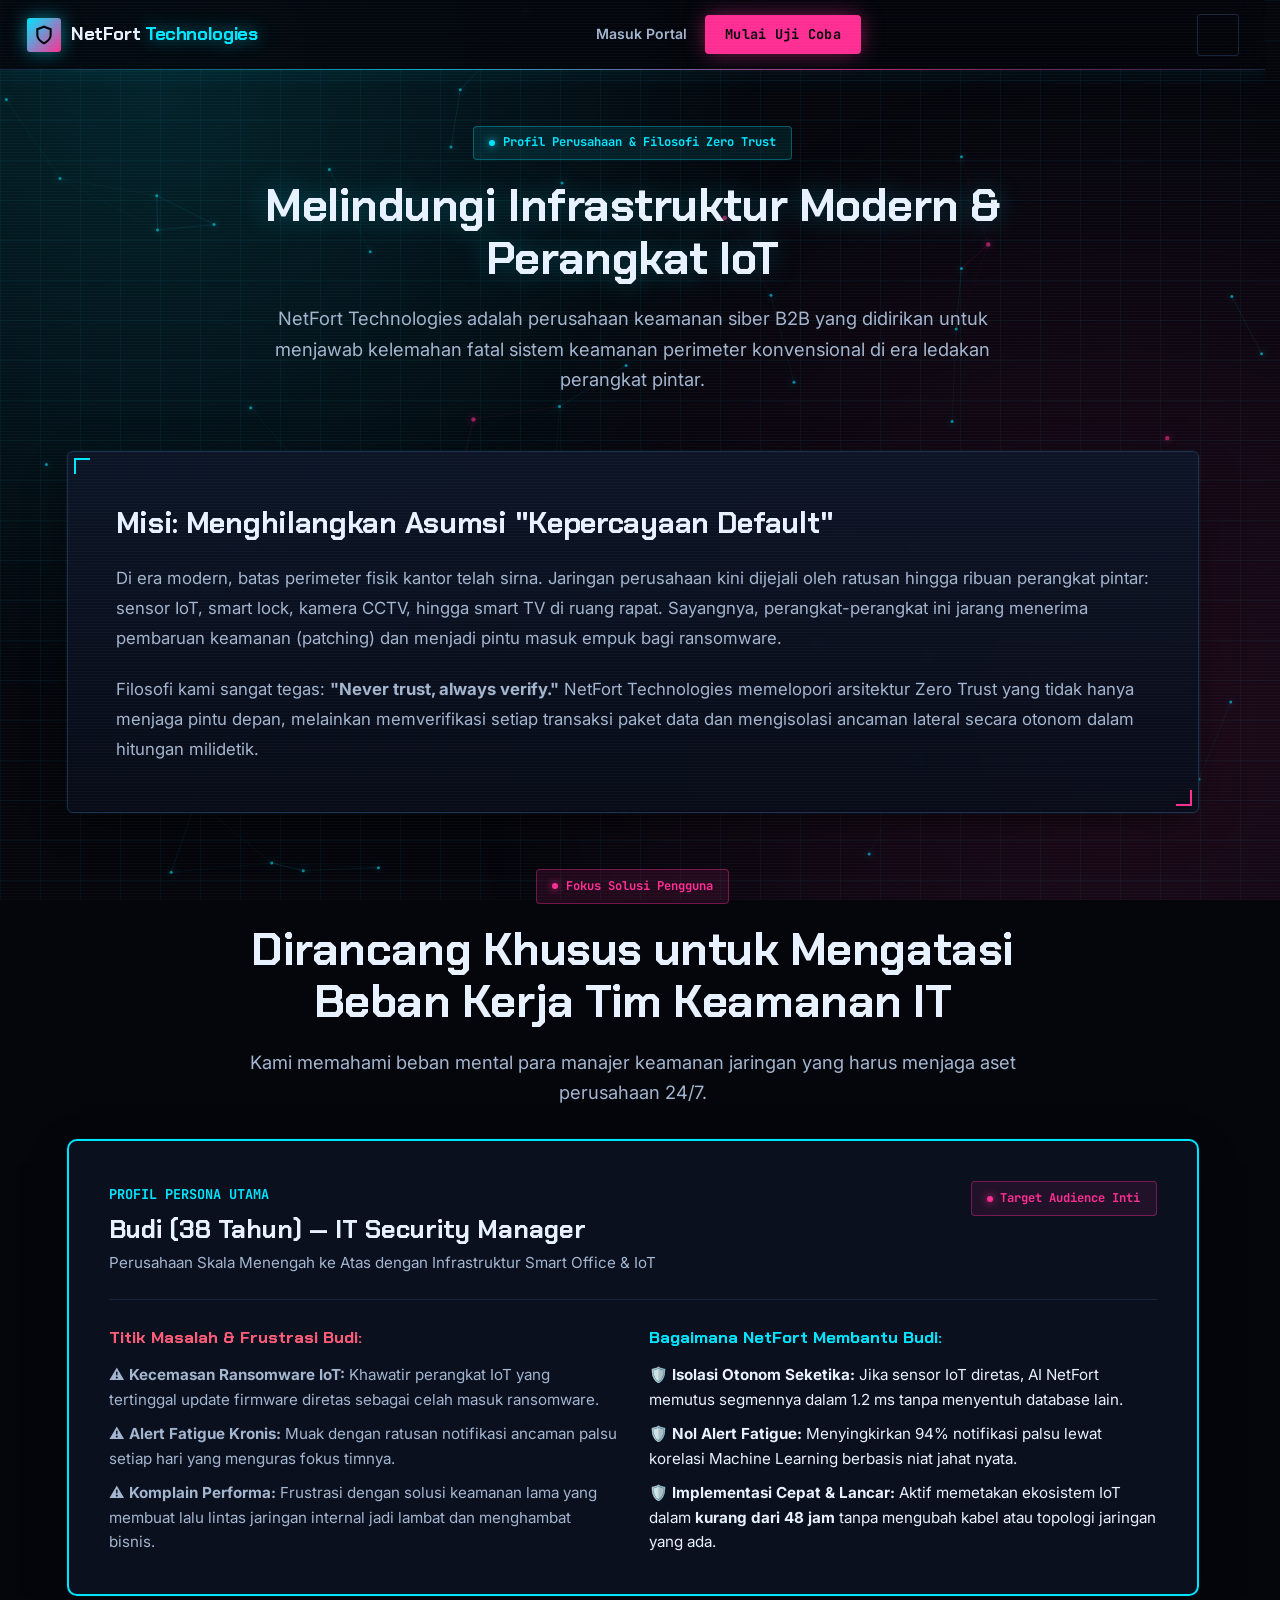
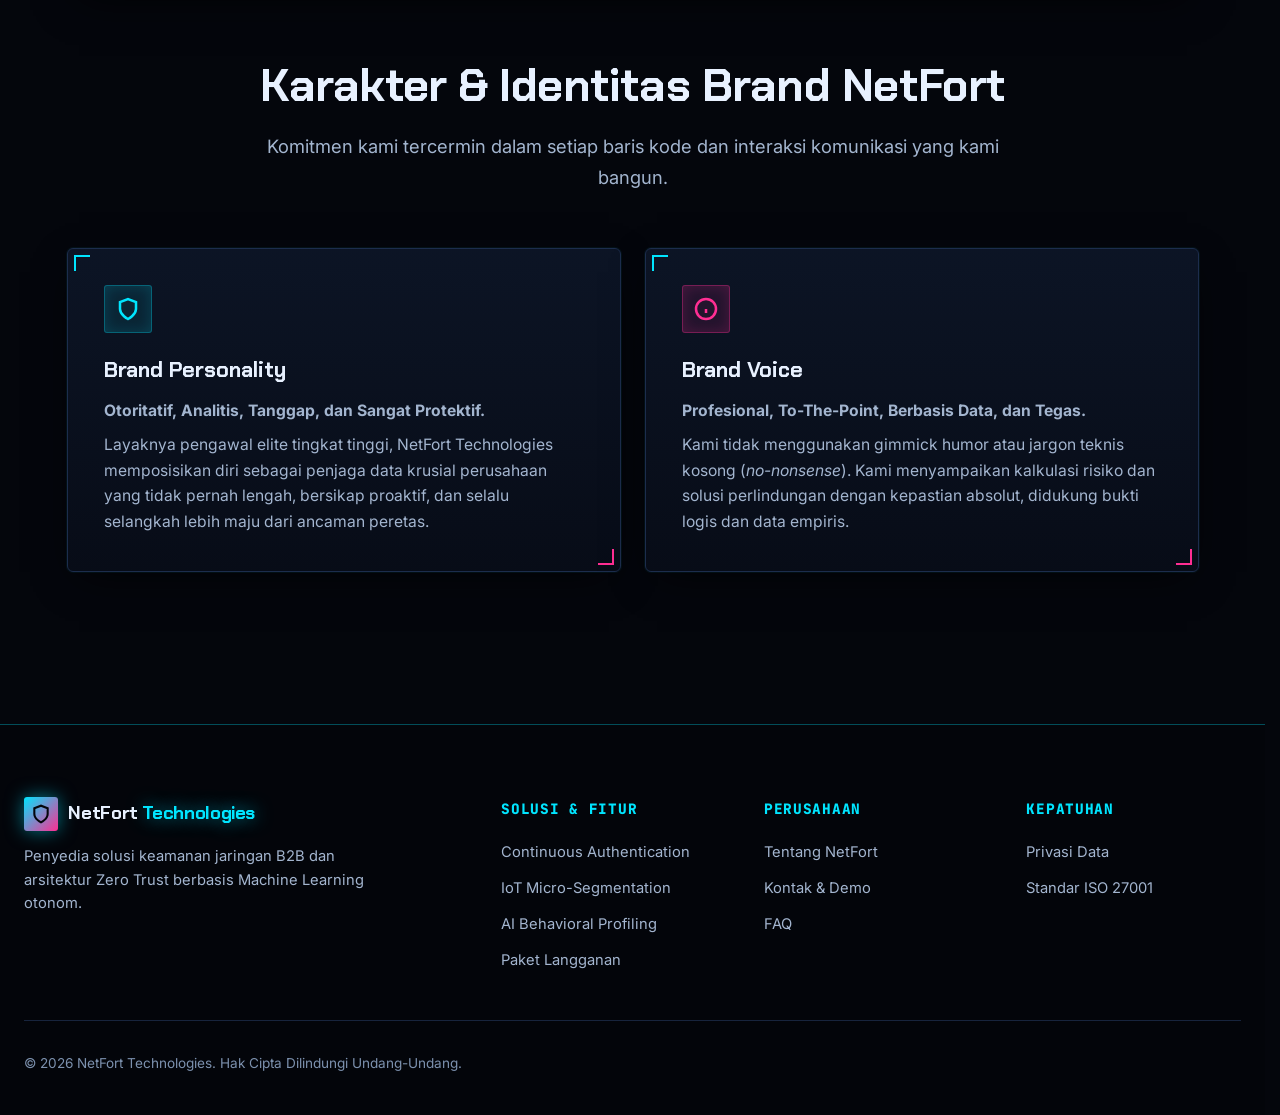
==== commit 0c130254: "Add campaign documents page with presentation, paper, catalogue and ads - New dokumen.html linked fr" ====
--- a/about.html
+++ b/about.html
@@ -27,6 +27,7 @@
         <li><a href="pricing.html">Paket & Harga</a></li>
         <li><a href="faq.html">FAQ</a></li>
         <li><a href="contact.html">Kontak & Demo</a></li>
+        <li><a href="dokumen.html">Dokumen</a></li>
       </ul>
 
       <div class="nav-actions">
--- a/styles.css
+++ b/styles.css
@@ -1233,3 +1233,105 @@
   .slider-header-grid,.footer-inner{grid-template-columns:1fr}
 }
 @media (prefers-reduced-motion:reduce){*,*::before,*::after{animation:none!important;transition:none!important}}
+
+/* ================= Mobile Compatibility (phones & small tablets) ================= */
+html, body { max-width: 100%; overflow-x: hidden; }
+img, svg, video, canvas, iframe { max-width: 100%; }
+.nav-toggle, .nav-links .nav-extra { display: none; }
+
+@media (max-width: 1280px) {
+  .site-nav { position: sticky; }
+  .nav-toggle {
+    display: inline-flex; flex-direction: column; justify-content: center; gap: 5px;
+    width: 42px; height: 42px; padding: 0 10px; flex-shrink: 0;
+    background: transparent; border: 1px solid var(--border-subtle); border-radius: var(--radius-sm);
+    cursor: pointer;
+  }
+  .nav-toggle span { display: block; height: 2px; background: var(--sky-blue); border-radius: 2px; transition: transform .2s, opacity .2s; }
+  .nav-open .nav-toggle span:nth-child(1) { transform: translateY(7px) rotate(45deg); }
+  .nav-open .nav-toggle span:nth-child(2) { opacity: 0; }
+  .nav-open .nav-toggle span:nth-child(3) { transform: translateY(-7px) rotate(-45deg); }
+  .nav-container .nav-links {
+    display: none; position: absolute; top: 70px; left: 0; right: 0;
+    flex-direction: column; align-items: stretch; gap: 0; padding: .5rem 1rem 1rem;
+    background: rgba(4, 6, 12, .97); border-bottom: 1px solid var(--border-subtle);
+    box-shadow: 0 12px 30px rgba(0, 0, 0, .5); max-height: calc(100vh - 70px); overflow-y: auto;
+  }
+  .nav-open .nav-container .nav-links { display: flex; }
+  .nav-container .nav-links li { display: block; }
+  .nav-container .nav-links a { display: block; padding: .85rem .25rem; font-size: .95rem; border-bottom: 1px solid var(--border-subtle); }
+  .nav-container .nav-links a::after { display: none; }
+  .nav-container .nav-links .btn { margin-top: .75rem; text-align: center; border-bottom: 0; }
+}
+
+@media (max-width: 640px) {
+  .nav-actions { display: none; }
+  .nav-container .nav-links .nav-extra { display: block; }
+  .brand-logo { font-size: 1rem; min-width: 0; }
+  .brand-logo > span { overflow: hidden; text-overflow: ellipsis; }
+
+  .main-wrapper, section, .hero-box { max-width: 100%; }
+  .btn { white-space: normal; text-align: center; }
+  .hero-actions { flex-direction: column; align-items: stretch; }
+  .hero-box h1 { font-size: 1.9rem; line-height: 1.2; }
+  .hero-box p { font-size: 1rem; }
+  .section-header h1, .section-header h2 { font-size: 1.6rem; }
+  h2 { overflow-wrap: anywhere; }
+
+  /* Grid/flex children must be allowed to shrink below their content width */
+  .console-body > *, .sim-layout > *, [class*="grid"] > *, [style*="grid"] > * { min-width: 0; }
+  [style*="grid-template-columns"] { grid-template-columns: 1fr !important; }
+  .console-body, .topology-visualizer, .sim-status-card, .slider-card, .hero-cyber-console { padding: 1rem; }
+  .console-topbar { flex-wrap: wrap; gap: .5rem; padding: .75rem 1rem; font-size: .7rem; }
+  .topology-node { flex-wrap: wrap; gap: .5rem; padding: .65rem .75rem; }
+  .terminal-view { overflow-wrap: anywhere; font-size: .75rem; }
+  .sim-nav { flex-wrap: wrap; }
+  .sim-tab-btn { white-space: normal; }
+  #nilaiKeyakinanDisplay { font-size: 2.4rem !important; }
+
+  /* Wide tables scroll inside their own box instead of the whole page */
+  table { display: block; max-width: 100%; overflow-x: auto; -webkit-overflow-scrolling: touch; }
+
+  .footer-inner { grid-template-columns: 1fr !important; }
+  input, select, textarea { font-size: 16px; } /* prevents iOS zoom on focus */
+
+  /* Prices: shrink instead of splitting "Rp" from the amount */
+  .price-value-container { font-size: 1.6rem; }
+  #cardStarterPrice, #cardProPrice, [id$="Price"] { font-size: 1.9rem !important; }
+}
+@media (max-width: 360px) {
+  .price-value-container { font-size: 1.35rem; }
+  #cardStarterPrice, #cardProPrice, [id$="Price"] { font-size: 1.6rem !important; }
+}
+
+/* ================= Halaman Dokumen ================= */
+.doc-grid{display:grid;grid-template-columns:repeat(2,minmax(0,1fr));gap:1.5rem}
+.doc-card{display:flex;flex-direction:column;background:var(--bg-card);border:1px solid var(--border-subtle);border-radius:var(--radius-md);overflow:hidden}
+.doc-card:first-child{grid-column:1/-1;flex-direction:row}
+.doc-thumb{display:block;background:#020308;flex:0 0 auto;overflow:hidden}
+.doc-thumb img{display:block;width:100%;height:260px;object-fit:cover;object-position:top;transition:transform .3s}
+.doc-thumb:hover img{transform:scale(1.03)}
+.doc-card:first-child .doc-thumb{width:55%}
+.doc-card:first-child .doc-thumb img{height:100%;min-height:280px;object-position:center}
+.doc-body{padding:1.5rem;display:flex;flex-direction:column;gap:.6rem;flex:1}
+.doc-tag{font-family:var(--font-mono);font-size:.75rem;color:var(--hot-pink);letter-spacing:.06em;text-transform:uppercase}
+.doc-body h2{font-size:1.35rem;color:var(--text-main)}
+.doc-body p{color:var(--text-muted);font-size:.95rem;line-height:1.6;flex:1}
+.doc-actions{display:flex;gap:.75rem;flex-wrap:wrap;margin-top:.5rem}
+.doc-actions .btn{padding:.6rem 1.1rem;font-size:.85rem}
+.ad-grid{display:grid;grid-template-columns:repeat(4,minmax(0,1fr));gap:1.25rem;align-items:start}
+.ad-item{margin:0;background:var(--bg-card);border:1px solid var(--border-subtle);border-radius:var(--radius-md);overflow:hidden}
+.ad-item img{display:block;width:100%;height:auto}
+.ad-item.ad-wide{grid-column:span 2}
+.ad-item figcaption{display:flex;justify-content:space-between;align-items:center;padding:.7rem .9rem;font-size:.85rem;color:var(--text-main);font-family:var(--font-mono)}
+.ad-item figcaption a{color:var(--sky-blue);text-decoration:none;font-size:.8rem}
+.ad-item figcaption a:hover{color:var(--hot-pink)}
+.doc-note{margin-top:2.5rem;font-size:.8rem;color:var(--text-dim);text-align:center}
+@media (max-width:960px){.ad-grid{grid-template-columns:repeat(2,minmax(0,1fr))}}
+@media (max-width:640px){
+  .doc-grid{grid-template-columns:1fr}
+  .doc-card:first-child{flex-direction:column}
+  .doc-card:first-child .doc-thumb{width:100%}
+  .doc-card:first-child .doc-thumb img{min-height:0;height:auto}
+  .doc-thumb img{height:220px}
+}
